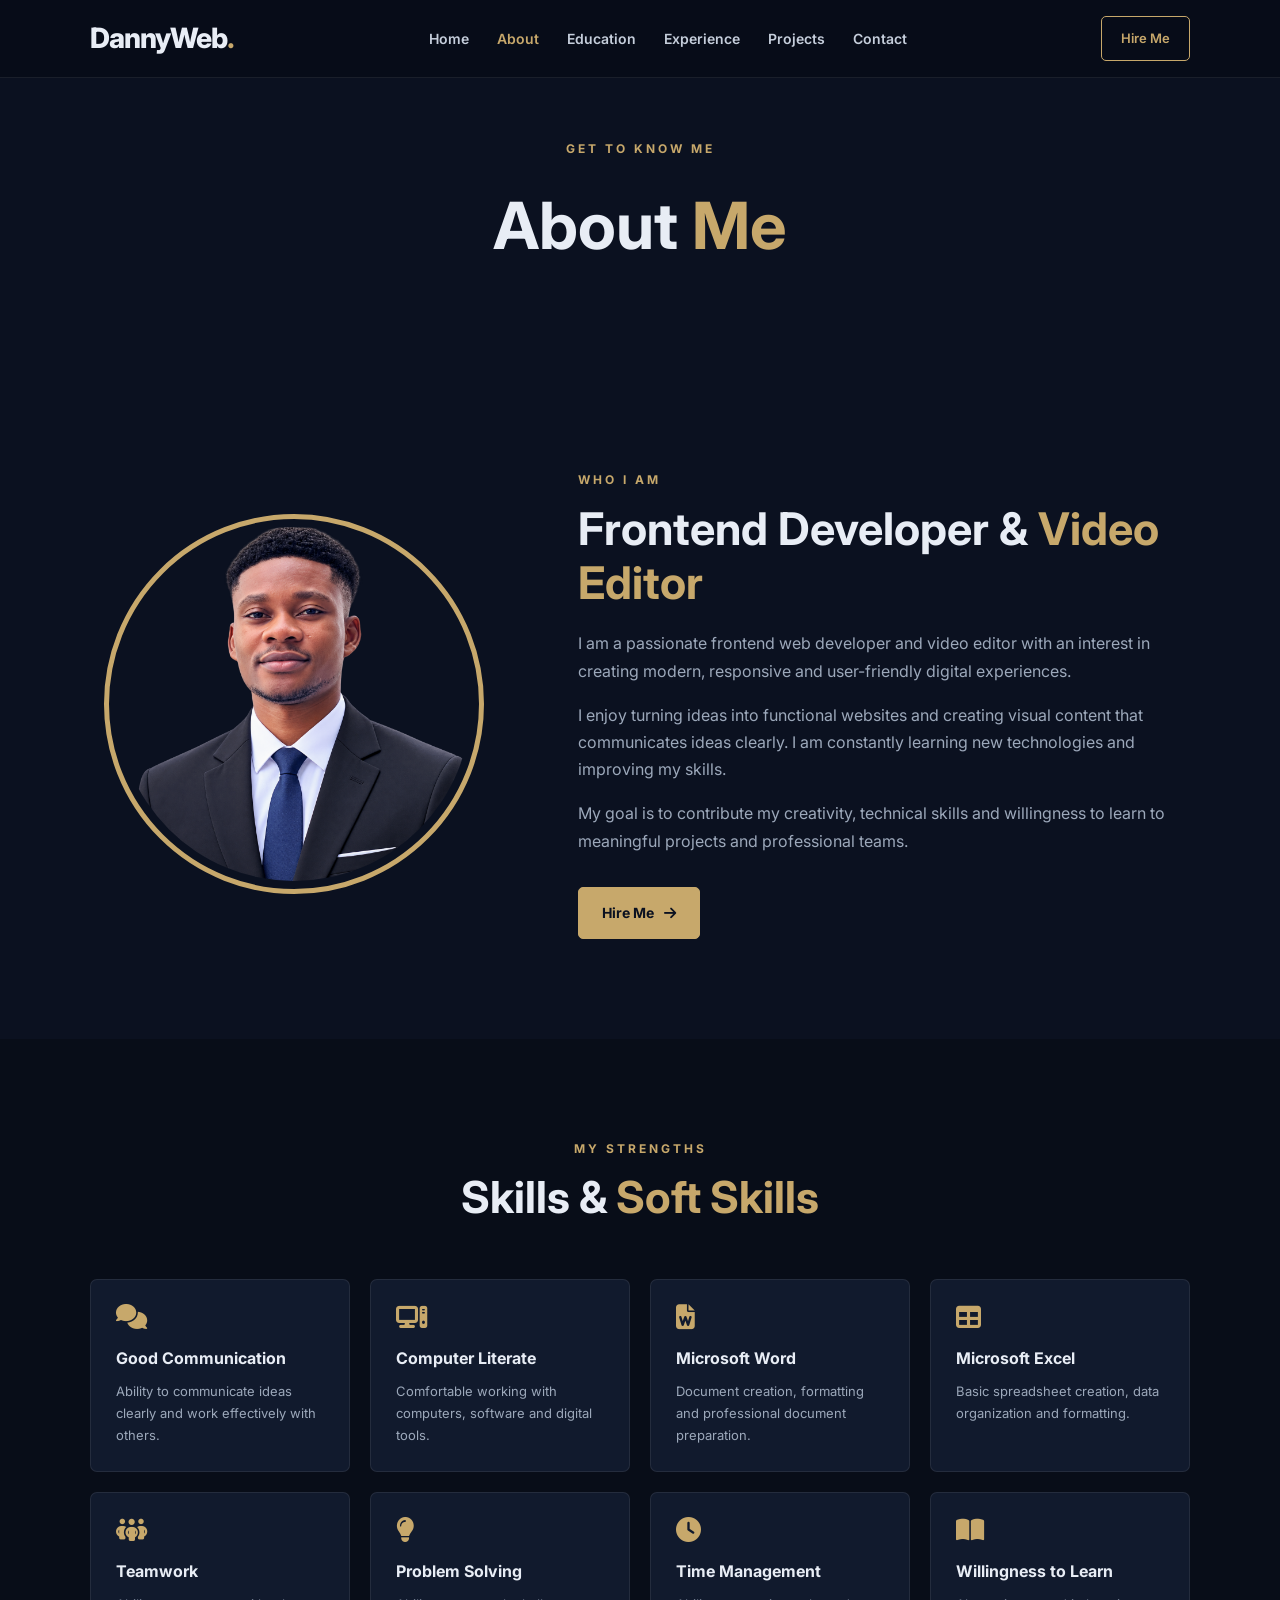
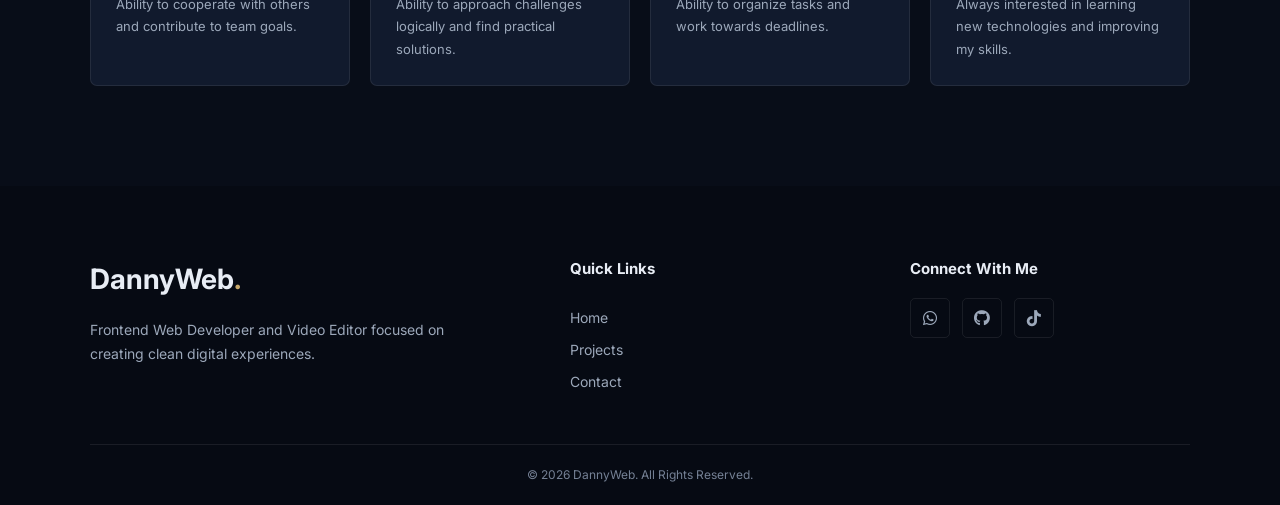
==== about.html @ c3d5fc40 "new portfolio commit" ====
<!DOCTYPE html>
<html lang="en">

<head>

    <meta charset="UTF-8">
    <meta name="viewport" content="width=device-width, initial-scale=1.0">

    <title>About Me | Eriba  Daniel</title>

    <link rel="stylesheet"
        href="https://cdnjs.cloudflare.com/ajax/libs/font-awesome/6.5.2/css/all.min.css">

    <link
        href="https://fonts.googleapis.com/css2?family=Inter:wght@400;500;600;700;800&display=swap"
        rel="stylesheet">

    <link rel="stylesheet" href="css/style.css">

</head>

<body>


    <!-- NAVBAR -->

    <header class="header">

        <a href="index.html" class="logo">
            DannyWeb<span>.</span>
        </a>

        <nav class="navbar" id="navbar">

            <a href="index.html">Home</a>
            <a href="about.html" class="active">About</a>
            <a href="education.html">Education</a>
            <a href="experience.html">Experience</a>
            <a href="projects.html">Projects</a>
            <a href="contact.html">Contact</a>

        </nav>

        <a href="contact.html" class="nav-hire">
            Hire Me
        </a>

        <button class="menu-toggle" id="menuToggle">
            <i class="fa-solid fa-bars"></i>
        </button>

    </header>


    <!-- PAGE HERO -->

    <section class="page-title">

        <p>GET TO KNOW ME</p>

        <h1>About <span>Me</span></h1>

    </section>


    <!-- ABOUT -->

    <section class="about-section">

        <div class="about-image">

            <img src="images/dp.PNG" alt="Daniel Eriba">

        </div>


        <div class="about-content">

            <p class="section-label">
                WHO I AM
            </p>

            <h2>
                Frontend Developer & <span>Video Editor</span>
            </h2>

            <p>
                I am a passionate frontend web developer and video editor
                with an interest in creating modern, responsive and
                user-friendly digital experiences.
            </p>

            <p>
                I enjoy turning ideas into functional websites and
                creating visual content that communicates ideas clearly.
                I am constantly learning new technologies and improving
                my skills.
            </p>

            <p>
                My goal is to contribute my creativity, technical skills
                and willingness to learn to meaningful projects and
                professional teams.
            </p>

            <a href="contact.html" class="btn">
                Hire Me
                <i class="fa-solid fa-arrow-right"></i>
            </a>

        </div>

    </section>


    <!-- SOFT SKILLS -->

    <section class="skills-section">

        <div class="section-heading">

            <p>MY STRENGTHS</p>

            <h2>
                Skills & <span>Soft Skills</span>
            </h2>

        </div>


        <div class="skills-grid">

            <div class="skill-item">
                <i class="fa-solid fa-comments"></i>
                <h3>Good Communication</h3>
                <p>Ability to communicate ideas clearly and work effectively with others.</p>
            </div>

            <div class="skill-item">
                <i class="fa-solid fa-computer"></i>
                <h3>Computer Literate</h3>
                <p>Comfortable working with computers, software and digital tools.</p>
            </div>

            <div class="skill-item">
                <i class="fa-solid fa-file-word"></i>
                <h3>Microsoft Word</h3>
                <p>Document creation, formatting and professional document preparation.</p>
            </div>

            <div class="skill-item">
                <i class="fa-solid fa-table"></i>
                <h3>Microsoft Excel</h3>
                <p>Basic spreadsheet creation, data organization and formatting.</p>
            </div>

            <div class="skill-item">
                <i class="fa-solid fa-people-group"></i>
                <h3>Teamwork</h3>
                <p>Ability to cooperate with others and contribute to team goals.</p>
            </div>

            <div class="skill-item">
                <i class="fa-solid fa-lightbulb"></i>
                <h3>Problem Solving</h3>
                <p>Ability to approach challenges logically and find practical solutions.</p>
            </div>

            <div class="skill-item">
                <i class="fa-solid fa-clock"></i>
                <h3>Time Management</h3>
                <p>Ability to organize tasks and work towards deadlines.</p>
            </div>

            <div class="skill-item">
                <i class="fa-solid fa-book-open"></i>
                <h3>Willingness to Learn</h3>
                <p>Always interested in learning new technologies and improving my skills.</p>
            </div>

        </div>

    </section>


    <!-- FOOTER -->

    <footer class="footer">

        <div class="footer-content">

            <div class="footer-about">

                <h2>DannyWeb<span>.</span></h2>

                <p>
                    Frontend Web Developer and Video Editor focused
                    on creating clean digital experiences.
                </p>

            </div>


            <div class="footer-links">

                <h3>Quick Links</h3>

                <a href="index.html">Home</a>
                <a href="projects.html">Projects</a>
                <a href="contact.html">Contact</a>

            </div>


            <div class="footer-social">

                <h3>Connect With Me</h3>

                <div class="social-icons">

                    <a href="https://wa.me/2347068874056" target="_blank">
                        <i class="fa-brands fa-whatsapp"></i>
                    </a>

                    <a href="https://github.com/danny98-hub" target="_blank">
                        <i class="fa-brands fa-github"></i>
                    </a>

                    <a href="https://www.tiktok.com/@eriba_daniel" target="_blank">
                        <i class="fa-brands fa-tiktok"></i>
                    </a>

                </div>

            </div>

        </div>


        <div class="copyright">
            <p>© 2026 DannyWeb. All Rights Reserved.</p>
        </div>

    </footer>


    <script src="js/script.js"></script>

</body>

</html>
---- css/style.css ----
/* =====================================================
   PORTFOLIO WEBSITE
   DANIEL ERIBA
===================================================== */


/* ================= RESET ================= */

* {
    margin: 0;
    padding: 0;
    box-sizing: border-box;
}


html {
    scroll-behavior: smooth;
}


body {
    font-family: "Inter", sans-serif;
    background: #0b1120;
    color: #e8edf5;
    line-height: 1.7;
    overflow-x: hidden;
}


a {
    text-decoration: none;
    color: inherit;
}


img {
    max-width: 100%;
    display: block;
}


button,
input,
textarea {
    font-family: inherit;
}


/* ================= COLORS ================= */

:root {

    --background: #0b1120;

    --dark: #080d18;

    --card: #111a2d;

    --card-light: #16223a;

    --text: #e8edf5;

    --muted: #9ca8ba;

    --accent: #c7a86b;

    --accent-light: #e0c48a;

    --border: rgba(255, 255, 255, 0.08);

}


/* ================= HEADER ================= */

.header {

    position: fixed;

    top: 0;
    left: 0;

    width: 100%;

    height: 78px;

    display: flex;

    align-items: center;

    justify-content: space-between;

    padding: 0 7%;

    background: rgba(8, 13, 24, 0.92);

    backdrop-filter: blur(12px);

    border-bottom: 1px solid var(--border);

    z-index: 1000;

}


.logo {

    font-size: 28px;

    font-weight: 800;

    letter-spacing: -1px;

}


.logo span,
.footer h2 span {

    color: var(--accent);

}


.navbar {

    display: flex;

    align-items: center;

    gap: 28px;

}


.navbar a {

    color: #c5cedb;

    font-size: 14px;

    font-weight: 600;

    transition: 0.3s;

}


.navbar a:hover,
.navbar a.active {

    color: var(--accent);

}


.nav-hire {

    padding: 10px 19px;

    border: 1px solid var(--accent);

    color: var(--accent);

    font-size: 13px;

    font-weight: 600;

    border-radius: 5px;

    transition: 0.3s;

}


.nav-hire:hover {

    background: var(--accent);

    color: #080d18;

}


.menu-toggle {

    display: none;

    background: none;

    border: none;

    color: white;

    font-size: 25px;

    cursor: pointer;

}


/* ================= BUTTON ================= */

.btn {

    display: inline-flex;

    align-items: center;

    justify-content: center;

    gap: 10px;

    padding: 13px 23px;

    background: var(--accent);

    color: #0b1120;

    border: 1px solid var(--accent);

    border-radius: 5px;

    font-size: 14px;

    font-weight: 700;

    transition: 0.3s;

}


.btn:hover {

    background: var(--accent-light);

    transform: translateY(-3px);

}


.btn-outline {

    background: transparent;

    color: var(--text);

    border-color: rgba(255,255,255,0.3);

}


.btn-outline:hover {

    background: white;

    color: #0b1120;

}


/* ================= HERO ================= */

.hero {

    min-height: 100vh;

    position: relative;

    display: flex;

    align-items: center;

    padding: 120px 7% 80px;

}


.hero-overlay {

    position: absolute;

    inset: 0;

    background:
        linear-gradient(
            90deg,
            rgba(8,13,24,0.94),
            rgba(8,13,24,0.78),
            rgba(8,13,24,0.55)
        );

}


.hero-content {

    position: relative;

    max-width: 780px;

    animation: heroSlide 1.2s ease forwards;

}


.hero-small,
.section-label,
.page-title p,
.section-heading p,
.cta p {

    color: var(--accent);

    font-size: 12px;

    font-weight: 700;

    letter-spacing: 3px;

    margin-bottom: 12px;

}


.hero h1 {

    font-size: clamp(42px, 6vw, 76px);

    line-height: 1.1;

    margin-bottom: 15px;

}


.hero h1 span {

    color: var(--accent);

}


.hero h2 {

    font-size: clamp(21px, 3vw, 31px);

    color: #d9e0ea;

    margin-bottom: 20px;

}


.hero-text {

    max-width: 650px;

    color: #aeb9c9;

    font-size: 16px;

    margin-bottom: 30px;

}


.hero-buttons {

    display: flex;

    flex-wrap: wrap;

    gap: 14px;

}


/* ================= SECTIONS ================= */

.intro-section,
.about-section,
.skills-section,
.timeline-section,
.experience-section,
.projects-section,
.contact-section {

    padding: 100px 7%;

}


.section-heading {

    text-align: center;

    max-width: 700px;

    margin: 0 auto 55px;

}


.section-heading h2 {

    font-size: clamp(30px, 4vw, 44px);

    line-height: 1.2;

}


.section-heading h2 span,
.about-content h2 span,
.contact-info h2 span {

    color: var(--accent);

}


/* ================= INTRO ================= */

.intro-grid {

    display: grid;

    grid-template-columns: repeat(3, 1fr);

    gap: 25px;

}


.intro-card {

    padding: 35px;

    background: var(--card);

    border: 1px solid var(--border);

    border-radius: 8px;

    transition: 0.4s;

}


.intro-card:hover {

    transform: translateY(-8px);

    border-color: rgba(199,168,107,0.4);

}


.intro-card i {

    font-size: 30px;

    color: var(--accent);

    margin-bottom: 20px;

}


.intro-card h3 {

    margin-bottom: 10px;

}


.intro-card p {

    color: var(--muted);

    font-size: 14px;

}


/* ================= PAGE TITLE ================= */

.page-title {

    min-height: 370px;

    display: flex;

    flex-direction: column;

    align-items: center;

    justify-content: center;

    text-align: center;

    padding: 120px 7% 70px;

    background:

        linear-gradient(
            rgba(8,13,24,0.95),
            rgba(8,13,24,0.92)
        ),

}


.page-title h1 {

    font-size: clamp(40px, 6vw, 65px);

}


.page-title h1 span {

    color: var(--accent);

}


/* ================= ABOUT ================= */

.about-section {

    display: grid;

    grid-template-columns: 0.8fr 1.2fr;

    gap: 80px;

    align-items: center;

}


.about-image {

    display: flex;

    justify-content: center;

}


.about-image img {

    width: min(380px, 100%);

    aspect-ratio: 1 / 1;

    object-fit: cover;

    border-radius: 50%;

    border: 5px solid var(--accent);

    padding: 8px;

}


.about-content h2 {

    font-size: clamp(30px, 4vw, 45px);

    line-height: 1.2;

    margin-bottom: 20px;

}


.about-content p:not(.section-label) {

    color: var(--muted);

    margin-bottom: 17px;

}


.about-content .btn {

    margin-top: 15px;

}


/* ================= SKILLS ================= */

.skills-section {

    background: #080d18;

}


.skills-grid {

    display: grid;

    grid-template-columns: repeat(4, 1fr);

    gap: 20px;

}


.skill-item {

    padding: 25px;

    background: var(--card);

    border: 1px solid var(--border);

    border-radius: 7px;

    transition: 0.3s;

}


.skill-item:hover {

    transform: translateY(-5px);

}


.skill-item i {

    color: var(--accent);

    font-size: 25px;

    margin-bottom: 15px;

}


.skill-item h3 {

    font-size: 16px;

    margin-bottom: 8px;

}


.skill-item p {

    color: var(--muted);

    font-size: 13px;

}


/* ================= TIMELINE ================= */

.timeline {

    max-width: 850px;

    margin: auto;

    position: relative;

}


.timeline::before {

    content: "";

    position: absolute;

    left: 25px;

    top: 0;

    bottom: 0;

    width: 1px;

    background: rgba(199,168,107,0.4);

}


.timeline-item {

    position: relative;

    display: grid;

    grid-template-columns: 60px 1fr;

    gap: 25px;

    margin-bottom: 40px;

}


.timeline-icon {

    width: 50px;

    height: 50px;

    display: flex;

    align-items: center;

    justify-content: center;

    background: var(--card);

    border: 1px solid var(--accent);

    border-radius: 50%;

    color: var(--accent);

    z-index: 2;

}


.timeline-content {

    padding: 30px;

    background: var(--card);

    border: 1px solid var(--border);

    border-radius: 8px;

}


.timeline-content span {

    color: var(--accent);

    font-size: 12px;

    font-weight: 700;

}


.timeline-content h2 {

    margin: 5px 0;

}


.timeline-content h3 {

    color: #c1cad7;

    font-size: 15px;

    margin-bottom: 12px;

}


.timeline-content p {

    color: var(--muted);

}


/* ================= RESUME ================= */

.resume-section {

    padding: 70px 7%;

    text-align: center;

    background: var(--card);

}


.resume-section h2 {

    margin-bottom: 25px;

}


/* ================= EXPERIENCE ================= */

.experience-section {

    max-width: 1000px;

    margin: auto;

}


.experience-card {

    display: grid;

    grid-template-columns: 200px 1fr;

    gap: 40px;

    padding: 35px 0;

    border-bottom: 1px solid var(--border);

}


.experience-date {

    color: var(--accent);

    font-size: 13px;

    font-weight: 700;

}


.experience-content h2 {

    margin-bottom: 5px;

}


.experience-content h3 {

    color: #c2cbd8;

    font-size: 15px;

    margin-bottom: 15px;

}


.experience-content p,
.experience-content li {

    color: var(--muted);

    font-size: 14px;

}


.experience-content ul {

    padding-left: 20px;

    margin-top: 15px;

}


/* ================= PROJECTS ================= */

.projects-grid {

    display: grid;

    grid-template-columns: repeat(3, 1fr);

    gap: 25px;

}


.project-card {

    min-height: 400px;

    border-radius: 8px;

    overflow: hidden;

    background-size: cover;

    background-position: center;

    position: relative;


}


.project-one {

    background-image: url("../images/2.jpeg");

}


.project-two {

    background-image: url("../images/3.jpeg");

}


.project-three {

    background-image: url("../images/1.PNG");

}


.project-overlay {

    position: absolute;

    inset: 0;

    display: flex;

    flex-direction: column;

    justify-content: flex-end;

    padding: 30px;

    background:
        linear-gradient(
            transparent 20%,
            rgba(5,9,17,0.95) 85%
        );

    transition: 0.4s;

}


.project-card:hover .project-overlay {

    background:
        linear-gradient(
            rgba(5,9,17,0.2),
            rgba(5,9,17,0.97)
        );

}


.project-overlay span {

    color: var(--accent);

    font-size: 11px;

    font-weight: 700;

    letter-spacing: 2px;

}


.project-overlay h2 {

    font-size: 28px;

    margin: 5px 0 8px;

}


.project-overlay p {

    color: #c1cbd8;

    font-size: 13px;

    margin-bottom: 20px;

}


.project-link {

    display: flex;

    align-items: center;

    gap: 10px;

    color: white;

    font-size: 14px;

    font-weight: 700;

    transition: 0.3s;

}


.project-link i {

    color: var(--accent);

    transition: 0.3s;

}


.project-link:hover i {

    transform: translateX(7px);

}


/* ================= CTA ================= */

.cta {

    padding: 65px 7%;

    background: var(--card);

    display: flex;

    align-items: center;

    justify-content: space-between;

    gap: 30px;

}


.cta h2 {

    font-size: clamp(28px, 4vw, 42px);

}


/* ================= CONTACT ================= */

.contact-section {

    display: grid;

    grid-template-columns: 0.9fr 1.1fr;

    gap: 70px;

}


.contact-info h2 {

    font-size: clamp(30px, 4vw, 45px);

    line-height: 1.2;

    margin-bottom: 20px;

}


.contact-info > p:not(.section-label) {

    color: var(--muted);

    margin-bottom: 30px;

}


.contact-item {

    display: flex;

    align-items: center;

    gap: 17px;

    margin-bottom: 25px;

}


.contact-item > i {

    width: 45px;

    height: 45px;

    display: flex;

    align-items: center;

    justify-content: center;

    color: var(--accent);

    background: var(--card);

    border: 1px solid var(--border);

    border-radius: 5px;

}


.contact-item h3 {

    font-size: 14px;

}


.contact-item p {

    color: var(--muted);

    font-size: 13px;

}


.contact-form {

    padding: 35px;

    background: var(--card);

    border: 1px solid var(--border);

    border-radius: 8px;

}


.input-group {

    margin-bottom: 20px;

}


.input-group label {

    display: block;

    margin-bottom: 8px;

    font-size: 13px;

    font-weight: 600;

}


.input-group input,
.input-group textarea {

    width: 100%;

    border: 1px solid var(--border);

    background: #0b1120;

    color: white;

    padding: 13px 15px;

    border-radius: 5px;

    outline: none;

    resize: vertical;

}


.input-group input:focus,
.input-group textarea:focus {

    border-color: var(--accent);

}


.contact-form .btn {

    cursor: pointer;

}


/* ================= FOOTER ================= */

.footer {

    background: #060a13;

    padding: 70px 7% 0;

}


.footer-content {

    display: grid;

    grid-template-columns: 1.5fr 1fr 1fr;

    gap: 60px;

    padding-bottom: 50px;

}


.footer h2 {

    font-size: 28px;

    margin-bottom: 15px;

}


.footer h3 {

    font-size: 15px;

    margin-bottom: 17px;

}


.footer-about p {

    max-width: 400px;

    color: var(--muted);

    font-size: 14px;

}


.footer-links {

    display: flex;

    flex-direction: column;

    gap: 8px;

}


.footer-links a {

    color: var(--muted);

    font-size: 14px;

    transition: 0.3s;

}


.footer-links a:hover {

    color: var(--accent);

}


.social-icons {

    display: flex;

    gap: 12px;

}


.social-icons a {

    width: 40px;

    height: 40px;

    display: flex;

    align-items: center;

    justify-content: center;

    border: 1px solid var(--border);

    border-radius: 5px;

    color: var(--muted);

    transition: 0.3s;

}


.social-icons a:hover {

    color: var(--accent);

    border-color: var(--accent);

    transform: translateY(-3px);

}


.copyright {

    padding: 20px 0;

    border-top: 1px solid var(--border);

    text-align: center;

}


.copyright p {

    color: #758195;

    font-size: 12px;

}


/* ================= ANIMATIONS ================= */

@keyframes heroSlide {

    from {

        opacity: 0;

        transform: translateY(40px);

    }

    to {

        opacity: 1;

        transform: translateY(0);

    }

}


.page-title,
.about-section,
.skills-section,
.timeline-section,
.experience-section,
.projects-section,
.contact-section {

    animation: pageSlide 0.9s ease;

}


@keyframes pageSlide {

    from {

        opacity: 0;

        transform: translateY(30px);

    }

    to {

        opacity: 1;

        transform: translateY(0);

    }

}


/* ================= TABLETS ================= */

@media (max-width: 1000px) {

    .header {

        padding: 0 5%;

    }


    .navbar {

        gap: 17px;

    }


    .nav-hire {

        display: none;

    }


    .intro-grid {

        grid-template-columns: repeat(2, 1fr);

    }


    .skills-grid {

        grid-template-columns: repeat(2, 1fr);

    }


    .projects-grid {

        grid-template-columns: repeat(2, 1fr);

    }


    .project-card:last-child {

        grid-column: 1 / -1;

        max-width: 500px;

        width: 100%;

        margin: auto;

    }


    .about-section,
    .contact-section {

        gap: 40px;

    }

}


/* ================= MOBILE ================= */

@media (max-width: 768px) {

    .header {

        height: 70px;

        padding: 0 5%;

    }


    .menu-toggle {

        display: block;

    }


    .navbar {

        position: absolute;

        top: 70px;

        left: 0;

        width: 100%;

        background: #080d18;

        border-bottom: 1px solid var(--border);

        display: none;

        flex-direction: column;

        align-items: flex-start;

        padding: 20px 5%;

        gap: 0;

    }


    .navbar.active {

        display: flex;

    }


    .navbar a {

        width: 100%;

        padding: 13px 0;

        border-bottom: 1px solid var(--border);

    }


    .navbar a:last-child {

        border-bottom: none;

    }


    .hero {

        min-height: 90vh;

        padding: 110px 5% 70px;

    }


    .hero h1 {

        font-size: 45px;

    }


    .hero h2 {

        font-size: 22px;

    }


    .hero-buttons {

        flex-direction: column;

        align-items: flex-start;

    }


    .intro-section,
    .about-section,
    .skills-section,
    .timeline-section,
    .experience-section,
    .projects-section,
    .contact-section {

        padding: 70px 5%;

    }


    .intro-grid {

        grid-template-columns: 1fr;

    }


    .about-section {

        grid-template-columns: 1fr;

    }


    .about-image {

        margin-bottom: 10px;

    }


    .about-image img {

        width: 280px;

    }


    .skills-grid {

        grid-template-columns: 1fr;

    }


    .projects-grid {

        grid-template-columns: 1fr;

    }


    .project-card:last-child {

        grid-column: auto;

        max-width: none;

    }


    .contact-section {

        grid-template-columns: 1fr;

    }


    .experience-card {

        grid-template-columns: 1fr;

        gap: 10px;

    }


    .cta {

        flex-direction: column;

        align-items: flex-start;

        padding: 55px 5%;

    }


    .footer {

        padding: 55px 5% 0;

    }


    .footer-content {

        grid-template-columns: 1fr;

        gap: 35px;

    }

}


/* ================= SMALL PHONES ================= */

@media (max-width: 480px) {

    .logo {

        font-size: 24px;

    }


    .hero h1 {

        font-size: 38px;

    }


    .hero h2 {

        font-size: 19px;

    }


    .hero-text {

        font-size: 14px;

    }


    .btn {

        width: 100%;

    }


    .hero-buttons {

        width: 100%;

    }


    .contact-form {

        padding: 22px;

    }


    .timeline-item {

        grid-template-columns: 45px 1fr;

        gap: 15px;

    }


    .timeline-icon {

        width: 40px;

        height: 40px;

        font-size: 14px;

    }


    .timeline::before {

        left: 20px;

    }


    .timeline-content {

        padding: 22px;

    }

}

/* ================= SERVICES ================= */

.services-section {
    max-width: 1200px;
    margin: auto;
}

.services-grid {
    display: grid;
    grid-template-columns: repeat(3, 1fr);
    gap: 25px;
}


/* SERVICE CARD */

.service-card {
    position: relative;
    min-height: 400px;
    overflow: hidden;
    border-radius: 12px;
    border: 1px solid var(--border);
}


/* BACKGROUND VIDEO */

.service-video {
    position: absolute;
    top: 0;
    left: 0;

    width: 100%;
    height: 100%;

    object-fit: cover;

    z-index: 0;

    transition: transform 6s ease;
}


/* DARK OVERLAY */

.service-overlay {
    position: absolute;
    inset: 0;

    background:
        linear-gradient(
            to bottom,
            rgba(5, 10, 20, 0.45),
            rgba(5, 10, 20, 0.94)
        );

    z-index: 1;
}


/* SERVICE CONTENT */

.service-content {
    position: relative;

    z-index: 2;

    height: 100%;
    min-height: 400px;

    display: flex;
    flex-direction: column;
    justify-content: flex-end;

    padding: 35px 30px;
}


/* ICON */

.service-icon {
    width: 55px;
    height: 55px;

    display: flex;
    align-items: center;
    justify-content: center;

    border-radius: 50%;

    background: var(--accent);

    color: #080d18;

    font-size: 22px;

    margin-bottom: 20px;
}


/* TITLE */

.service-content h2 {
    font-size: 24px;

    margin-bottom: 12px;

    color: #ffffff;
}


/* DESCRIPTION */

.service-content p {
    color: #d1d8e2;

    font-size: 14px;

    line-height: 1.7;

    margin-bottom: 20px;
}


/* PROJECT LINK */

.service-link {
    display: inline-flex;

    align-items: center;

    gap: 10px;

    width: fit-content;

    color: var(--accent);

    font-size: 14px;

    font-weight: 600;

    text-decoration: none;

    transition: 0.3s ease;
}


.service-link:hover {
    color: var(--accent-light);

    gap: 15px;
}


/* VIDEO ZOOM */

.service-card:hover .service-video {
    transform: scale(1.08);
}


/* ================= TABLET ================= */

@media (max-width: 900px) {

    .services-grid {
        grid-template-columns: repeat(2, 1fr);
    }

}


/* ================= MOBILE ================= */

@media (max-width: 600px) {

    .services-grid {
        grid-template-columns: 1fr;
    }

    .service-card {
        min-height: 380px;
    }

    .service-content {
        min-height: 380px;

        padding: 30px 25px;
    }

    .service-content h2 {
        font-size: 22px;
    }

}


/* =========================================
   CONTACT FORM
========================================= */

.contact-form {
    width: 100%;
    max-width: 700px;
    margin: 40px auto 0;

    display: flex;
    flex-direction: column;
    gap: 20px;
}


/* FORM GROUP */

.form-group {
    width: 100%;
    display: flex;
    flex-direction: column;
    gap: 8px;
}


/* LABEL */

.form-group label {
    font-size: 14px;
    font-weight: 600;
    color: var(--text);
}


/* INPUTS + TEXTAREA */

.form-group input,
.form-group textarea {
    width: 100%;

    padding: 15px 16px;

    border: 1px solid var(--border);

    border-radius: 8px;

    background: var(--card);

    color: var(--text);

    font-family: inherit;

    font-size: 14px;

    outline: none;

    transition: 0.3s ease;
}


/* TEXTAREA */

.form-group textarea {
    min-height: 160px;

    resize: vertical;
}


/* PLACEHOLDER */

.form-group input::placeholder,
.form-group textarea::placeholder {
    color: var(--muted);
}


/* WHEN CLICKED */

.form-group input:focus,
.form-group textarea:focus {
    border-color: var(--accent);

    box-shadow: 0 0 0 2px rgba(199, 168, 107, 0.08);
}


/* SEND BUTTON */

.contact-form .btn {
    align-self: flex-start;

    display: inline-flex;

    align-items: center;

    justify-content: center;

    gap: 10px;

    border: none;

    cursor: pointer;

    margin-top: 5px;
}


/* MOBILE */

@media (max-width: 600px) {

    .contact-form {
        margin-top: 30px;
        gap: 17px;
    }

    .form-group input,
    .form-group textarea {
        padding: 14px;
    }

    .contact-form .btn {
        width: 100%;
    }

}
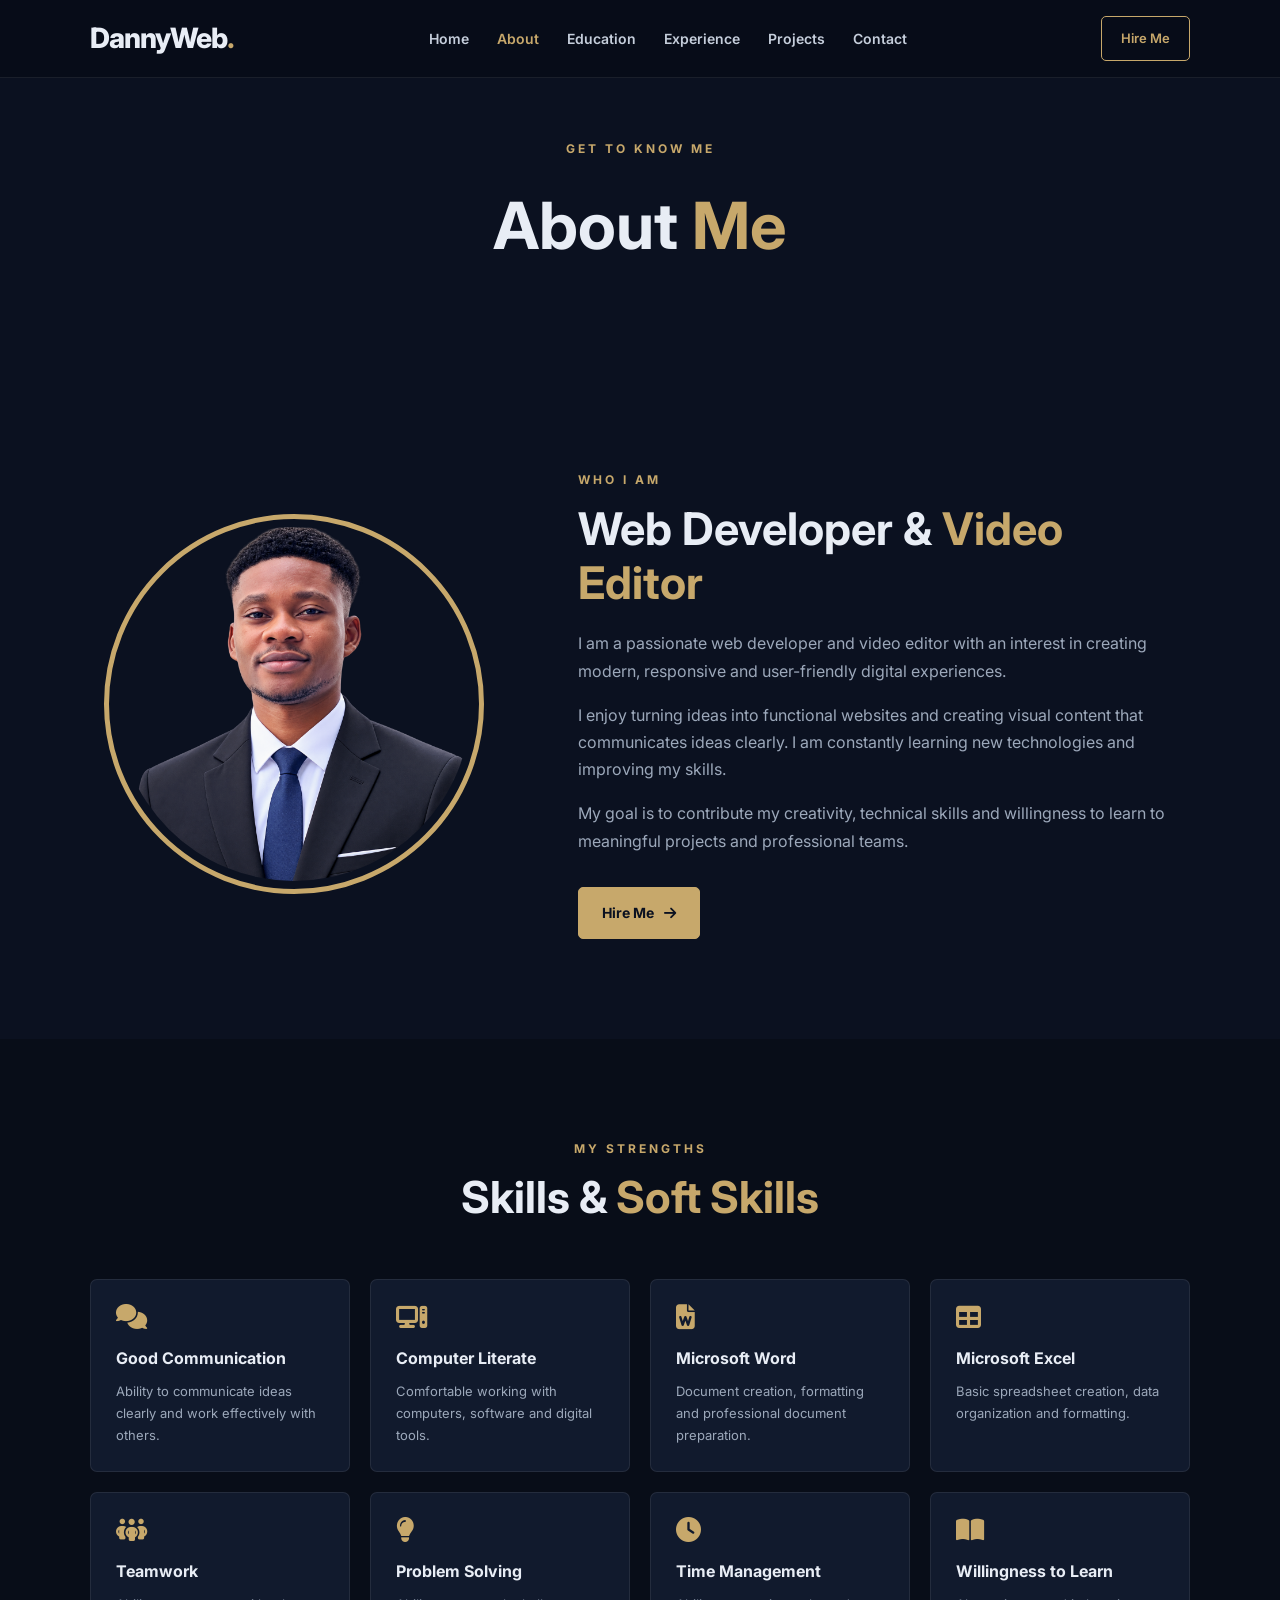
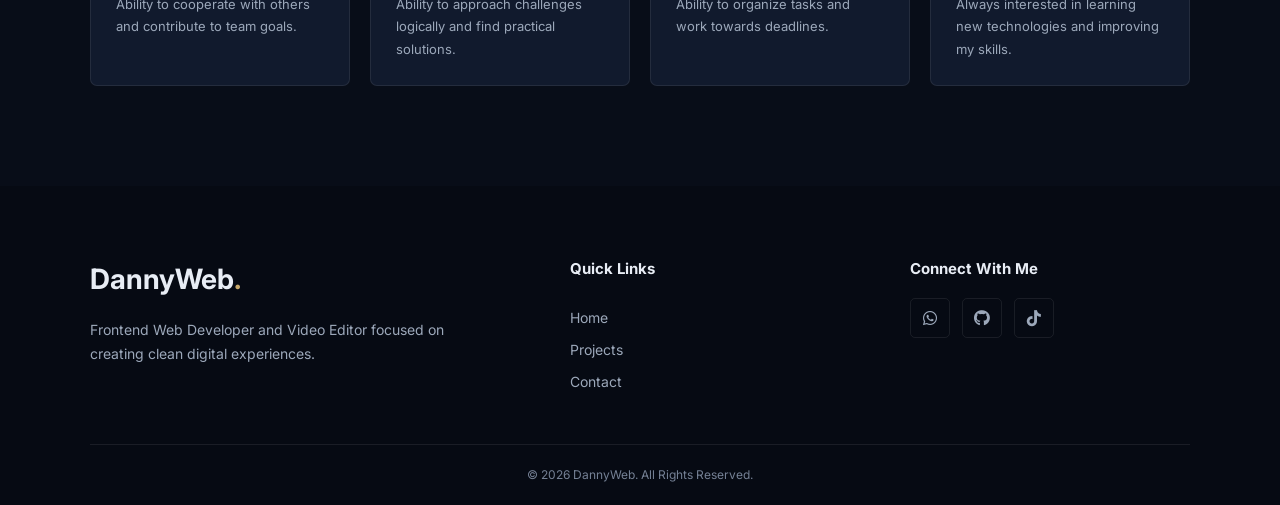
==== commit 495a0c8e: "commit new features" ====
--- a/about.html
+++ b/about.html
@@ -81,11 +81,11 @@
             </p>
 
             <h2>
-                Frontend Developer & <span>Video Editor</span>
+                Web Developer & <span>Video Editor</span>
             </h2>
 
             <p>
-                I am a passionate frontend web developer and video editor
+                I am a passionate web developer and video editor
                 with an interest in creating modern, responsive and
                 user-friendly digital experiences.
             </p>
--- a/css/style.css
+++ b/css/style.css
@@ -927,7 +927,7 @@
 
 .project-three {
 
-    background-image: url("../images/1.PNG");
+    background-image: url("../images/img6.jpeg");
 
 }
 
